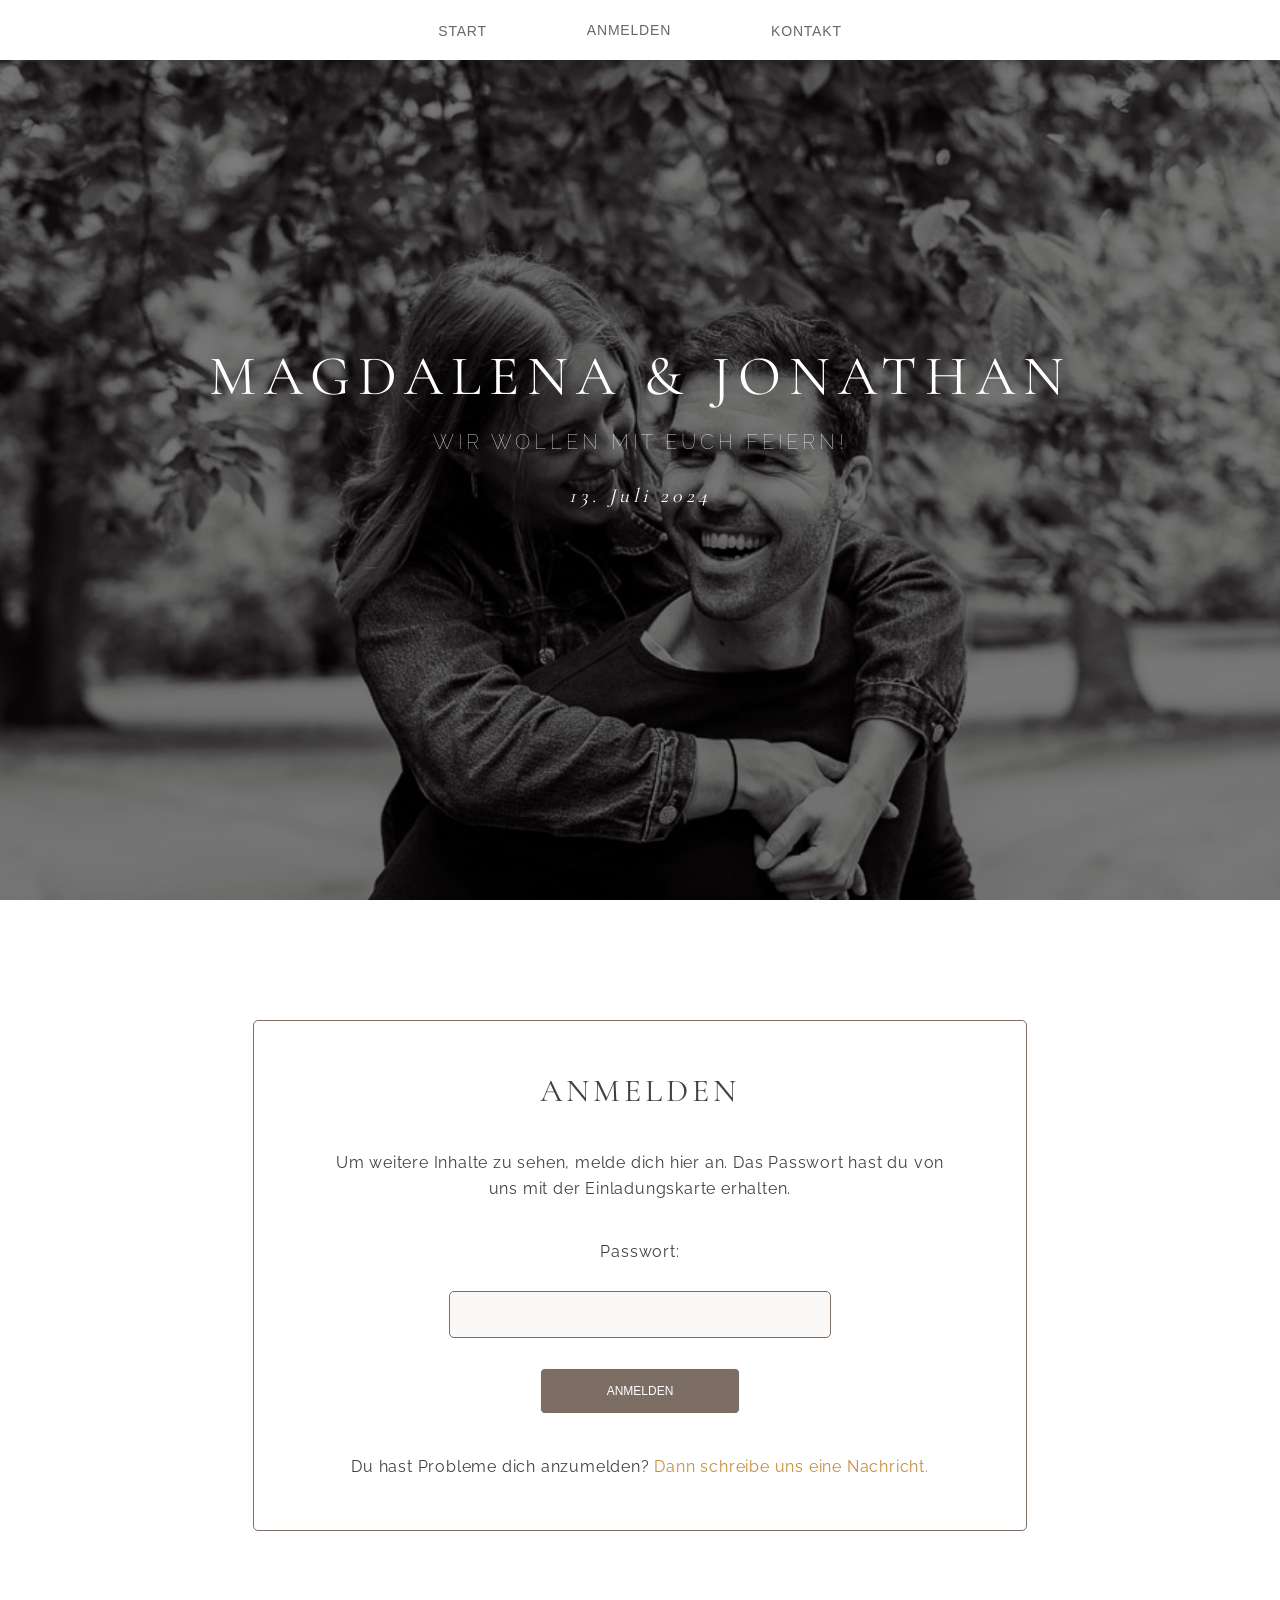
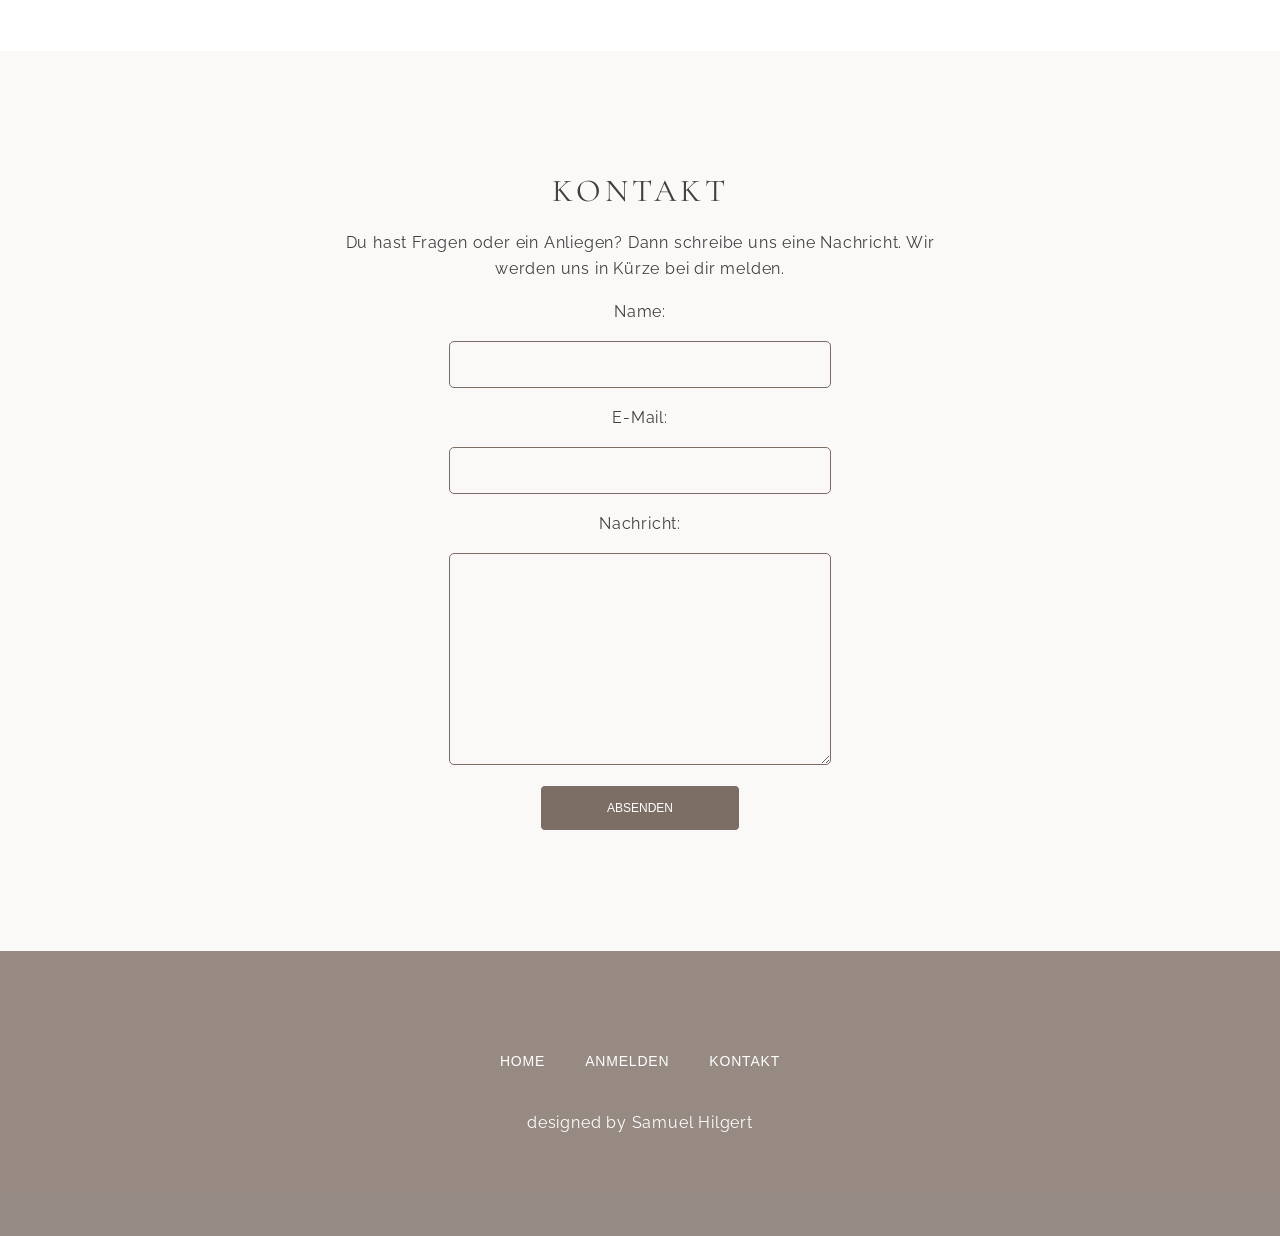
==== index.html @ 9003b262 "first commit" ====
<!DOCTYPE html>
<html lang="de">

<head>
    <meta name="viewport" content="width=device-width, initial-scale=1.0, maximum-scale=1.0">

    <meta charset="UTF-8">
    <title>Lenathans Hochzeit</title>
    <link rel="icon" href="./img/favicon.png" type="image/png">
    <link rel="shortcut icon" href="./img/favicon.png" type="image/png">

    <script src="./js/script.js"></script>

    <link rel="stylesheet" href="./css/standard.css">
    <link rel="stylesheet" href="./css/fonts.css">
    <link rel="stylesheet" href="./css/styles.css">
    <link rel="stylesheet" href="./css/responsive.css">

</head>

<body onload="render()">

    <!-- SECTION AOT -->
    <section class="section-style aot">
        <div class="aot-filter d_c_c_c pad-x">
            <header class="d_f_c_c bg-color-white">
                <div id="burgerIcon" onclick="burgerMenu()">&#x2630;</div>
                <nav id="burgerMenu">
                    <ul class="list-style d_f_c_c nav-topline mobile-nav" id="burgerUl">
                        <li class="homeLink"><a href="./index.html">Start</a></li>
                        <li class="deactivateContentAfterLogin"><a href="#anchor-login">Anmelden</a></li>
                        <li class="activateContentAfterLogin"><a href="#anchor-zusagen">Zusagen</a></li>
                        <li class="activateContentAfterLogin" id="headerLinkAfterLogin"></li>
                        <li class="activateContentAfterLogin"><a href="#sectionHotels">Unterkünfte</a></li>
                        <li><a href="#anchor-contact">Kontakt</a></li>
                        <li class="activateContentAfterLogin"><a onclick="logOut()">Abmelden</a></li>
                    </ul>
                </nav>
              </header>
              <div class="d_c_fe_c">
                <h1>Magdalena & Jonathan</h1>
                <span class="headline">Wir wollen mit euch feiern!</span>
                <span class="second-headline">13. Juli 2024</span>
              </div>
        </div>
    </section>

    <!-- SECTION LOGIN  -->
    <section class="section-style d_c_c_c pad-y pad-x text-center deactivateContentAfterLogin" id="anchor-login">
        <div class="login d_c_c_c gap-40" id="loginHidden">
            <h2>Anmelden</h2>
            <p>Um weitere Inhalte zu sehen, melde dich hier an.
                Das Passwort hast du von uns mit der Einladungskarte erhalten.</p>
            <div id="loginformContent"></div>
            <p>Du hast Probleme dich anzumelden? <a class="a-style" href="#anchor-contact">Dann schreibe uns eine
                    Nachricht.</a></p>
        </div>
    </section>


    <!-- SECTION ZUSAGEN  -->
    <section class="section-style d_c_c_c pad-y pad-x bg-color-v2 activateContentAfterLogin" id="anchor-zusagen">
        <div id="zusageformContent"></div>
    </section>


    <!-- SECTION ABOUT US  -->
    <section class="section-style pad-y pad-x bg-color-v2 activateContentAfterLogin" id="anchor-about-us">
        <div class="about-us-div gap-40 d_c_c_c">
            <div class="about-us-img-div d_f_c_c box-500-500">
                <img class="about-us-img" src="./img/together.png" alt="Das sind wir">
            </div>
            <div class="box-500-500 d_f_c_c">
                <div class="content-box-500-500 d_c_c_c bg-color-white pad-x gap-20 text-center" id="aboutUSText"></div>
            </div>
        </div>
    </section>


    <!-- SECTION LOCATION  -->
    <section class="section-style d_c_c_c pad-y pad-x bg-color-v1 activateContentAfterLogin" id="sectionLocation">
        <div class="d_c_c_c">
            <div class="h2-underline">
                <h2 id="anchor-locations">Locations</h2>
            </div>
        </div>
        <div class="d_f_c_fs gap-100 text-center location-mobile">
            <div class="d_c_c_c gap-20" id="TrauungText"></div>
            <div class="d_c_c_c gap-20" id="FeierText"></div>
        </div>
    </section>

    <!-- SECTION WISHLIST  -->
    <section class="section-style  d_c_c_c pad-y pad-x bg-color-v2 activateContentAfterLogin" id="sectionWishlist">
        <div class="d_c_c_c gap-20" id="wishlistContent"></div>
    </section>


    <!-- SECTION SONSTIGES  -->
    <section class="section-style  d_c_c_c pad-y pad-x bg-color-white activateContentAfterLogin" id="sectionFeier">
        <div class="d_c_c_c gap-20 text-center" id="sonstigesContent"></div>
        <div class="line"></div>
    </section>


    <!-- SECTION ÜBERNACHTUNGEN  -->
    <section class="section-style d_c_c_c pad-y-bottom pad-x bg-color-white activateContentAfterLogin" id="sectionHotels">
        <div class="d_c_c_c gap-20 text-center" id="hotelsContent"></div>
        <div class="line"></div>
    </section>


    <!-- SECTION IMAGE  -->
    <section class="section-style pad-y-bottom pad-x bg-color-white activateContentAfterLogin">
        <div class="section-image-div"></div>
        <div class="space-m">&nbsp;</div>
        <div class="d_f_c_c text-center" id="imageContent"></div>
    </section>


    <!-- SECTION CONTACT  -->
    <section class="section-style">
        <div class="contact pad-y pad-x d_c_c_c text-center bg-color-v2" id="anchor-answerContactForm">
            <h2 id="anchor-contact">Kontakt</h2>
            <div class="space-s">&nbsp;</div>
            <p>Du hast Fragen oder ein Anliegen? Dann schreibe uns eine Nachricht.
                Wir werden uns in Kürze bei dir melden.</p>
            <div class="space-s">&nbsp;</div>
            <div id="contactformContent"></div>
        </div>
    </section>


    <!-- SECTION VIDEO  -->
    <section class="section-style activateContentAfterLogin" id="sectionVideoMobile">
        <div class="d_c_c_fe div-filter" id="videoContent">
        </div>
    </section>


    <!-- Dies ist ein Popup-Fenster für alle Meldungen -->
    <div class="popup-style" id="popupFrame">
        <div class="popup-content-style" id="popupContent">
            <span id="popupCloseButton"><a class="a-style" onclick="closeButtonPopup()">X</a></span>
            <h3 id="popupTitle"></h3>
            <div class="space-s">&nbsp;</div>
            <p id="popupText"></p>
            <div class="gap-20" id="showMoreOption"></div>
        </div>
    </div>

    <!-- FOOTER -->
    <footer class="section-style" id="footerContent">
        <nav class="nav-footer">
            <ul>
                <li class="homeLink"><a href="#">Home</a></li>
                <li class="deactivateContentAfterLogin"><a href="#anchor-login">Anmelden</a></li>
                <li class="activateContentAfterLogin"><a href="#anchor-zusagen">Zusagen</a></li>
                <li class="activateContentAfterLogin" id="footerLinkAfterLogin"></li>
                <li class="activateContentAfterLogin"><a href="#sectionHotels">Unterkünfte</a></li>
                <li><a href="#anchor-contact">Kontakt</a></li>
                <li class="activateContentAfterLogin"><a onclick="logOut()">Abmelden</a></li>
            </ul>
          </nav>
          <div class="page-author d_f_c_c text-center"><p><a class="a-style-alt" href="https://www.samuelhilgert.com" target="_blank">designed by Samuel Hilgert</a></p></div>
    </footer>

    <script>

        /*************   IF USER LOGGED   ***********/

        // Was soll passieren, wenn man grundsätzlich schon angemeldet ist
        if (sessionStorage.getItem('loggedIn') === '%klsajsdkjlkas2993012039!394sjkxma') {
            renderAfterLogin();
            hideElementsAfterLogin();
        }

        /*************   LOGIN FORM AND PHP PARAMETERS   ***********/

        // Auslesen der URL-Parameter
        let urlParams = new URLSearchParams(window.location.search);

        // Entsprechende HTML Tags für Popup Meldungen holen
        let popupTitle = document.getElementById('popupTitle');
        let popupText = document.getElementById('popupText');
        let showMoreOption = document.getElementById('showMoreOption');
        popupTitle.innerHTML = ``;
        popupText.innerHTML = ``;
        showMoreOption.innerHTML = ``;

        // Überprüfen, ob eine Erfolgsmeldung vorhanden ist
        // Was soll passieren, wenn die Efolgsmeldung vorliegt
        if (urlParams.has('success_message')) {
            // Hinzufügen des Schlüssel-Wert-Paars zur sessionStorage
            sessionStorage.setItem('loggedIn', '%klsajsdkjlkas2993012039!394sjkxma');
            popupTitle.innerHTML = `Anmeldung war erfolgreich!`;
            popupText.innerHTML = `Deine Anmeldung war erfolgreich, wir haben dir soeben weitere Inhalte freigeschaltet! :)`;
            showMoreOption.innerHTML = `<a class="btn-light popup-link" href="./index.html">Okay!</a>`;
            displayPopupOneTime();
            backToHome();
        }
        if (urlParams.has('success_mail_message')) {
            popupTitle.innerHTML = `Nachricht erfolgreich gesendet!`;
            popupText.innerHTML = `Deine Nachricht wurde erfolgreich an uns gesendet. Wir werden uns in Kürze bei dir melden. :)`;
            showMoreOption.innerHTML = `<a class="btn-light popup-link" href="./index.html">Okay!</a>`;
            displayPopupOneTime();
            backToHome();
        }
        if (urlParams.has('success_feedback_message')) {
            popupTitle.innerHTML = `Rückmeldung erfolgreich!`;
            popupText.innerHTML = `Deine Rückmeldung wurde erfolgreich an uns gesendet :)`;
            showMoreOption.innerHTML = `<a class="btn-light popup-link" href="./index.html">Okay!</a>`;
            displayPopupOneTime();
            backToHome();
        }

        // Überprüfen, ob ein Fehler vorliegt
        // Was soll passieren, wenn ein Fehler vorliegt
        if (urlParams.has('error_message')) {
            popupTitle.innerHTML = `Anmeldung nicht erfolgreich!`;
            popupText.innerHTML = `Deine Anmeldung war leider nicht erfolgreich. Bitte versuche es gleich nochmal.`;
            showMoreOption.innerHTML = `<a class="btn-light popup-link" href="./index.html">Okay!</a>`;
            displayPopupOneTime();
            backToHome();
        }
        if (urlParams.has('error_mail_message')) {
            popupTitle.innerHTML = `Nachricht nicht erfolgreich gesendet!`;
            popupText.innerHTML = `Deine Nachricht konnte leider nicht an uns gesendet werden. Probiere es gleich nochmal.`;
            showMoreOption.innerHTML = `<a class="btn-light popup-link" href="./index.html">Okay!</a>`;
            displayPopupOneTime();
            backToHome();
        }
        if (urlParams.has('error_feedback_message')) {
            popupTitle.innerHTML = `Rückmeldung nicht erfolgreich!`;
            popupText.innerHTML = `Deine Rückmeldung konnte leider nicht an uns gesendet werden. Probiere es gleich nochmal.`;
            showMoreOption.innerHTML = `<a class="btn-ligh popup-link" href="./index.html">Okay!</a>`;
            displayPopupOneTime();
            backToHome();
        }

    </script>
</body>

</html>
---- css/standard.css ----
* {
    margin: 0;
    scroll-behavior: smooth;
}

.section-style {
    width: 100%;
    box-sizing: border-box;
}

a {
    text-decoration: none;
}

.pad-x {
    padding-right: 80px;
    padding-left: 80px;
}

.pad-y {
    padding-top: 120px;
    padding-bottom: 120px;
}

.pad-y-top {
    padding-top: 120px;
    padding-bottom: 0px;
}

.pad-y-bottom {
    padding-top: 0px;
    padding-bottom: 120px;
}

.space-xs {
    height: 1px;
}

.space-s {
    height: 20px;
}

.space-m {
    height: 50px;
}

.space-l {
    height: 80px;
}

.gap-10 {
    gap: 10px;
}

.gap-20 {
    gap: 20px;
}

.gap-30 {
    gap: 30px;
}

.gap-40 {
    gap: 40px;
}

.gap-80 {
    gap: 80px;
}

.gap-100 {
    gap: 100px;
}

p {
    max-width: 64ch;
    /* Normwert */
}

.text-center {
    text-align: center;
}

.d_f_c_c {
    display: flex;
    justify-content: center;
    align-items: center;
}

.d_f_fs_c {
    display: flex;
    justify-content: flex-start;
    align-items: center;
}

.d_f_fe_c {
    display: flex;
    justify-content: flex-end;
    align-items: center;
}

.d_f_c_fs {
    display: flex;
    justify-content: center;
    align-items: flex-start;
}


.d_c_c_c {
    display: flex;
    flex-direction: column;
    justify-content: center;
    align-items: center;
}

.d_c_fs_c {
    display: flex;
    flex-direction: column;
    justify-content: flex-start;
    align-items: center;
}

.d_c_c_fs {
    display: flex;
    flex-direction: column;
    justify-content: center;
    align-items: flex-start;
}

.d_c_fe_c {
    display: flex;
    flex-direction: column;
    justify-content: flex-end;
    align-items: center;
}

.d_c_c_fe {
    display: flex;
    flex-direction: column;
    justify-content: center;
    align-items: flex-end;
}

.bg-color-white {
    background-color: white;
}

.div-filter {
    filter: brightness(60%);
    width:100%;
    box-sizing: border-box;
}

.list-style {
    list-style: none;
    padding-inline-start: 0;
    margin-block-start: 0;
    margin-block-end: 0;
}

/**** ELEMENTE ****/

/* heller Button */

.btn-light {
    background-color: rgb(251, 249, 248);
    border: 1px solid rgb(124, 109, 101);
    color: rgb(64, 64, 64);
    border-radius: 5px;
    font-size: 12px;
    text-transform: uppercase;
    text-decoration: none;
    text-align: center;
    padding: 15px 0;
    cursor: pointer;
    width: 250px;
}

.btn-light:visited {
    background-color: rgb(251, 249, 248);
    border: 1px solid rgb(124, 109, 101);
    color: rgb(64, 64, 64);
}

.btn-light:hover {
    background-color: rgb(124, 109, 101);
    border: 1px solid rgb(251, 249, 248);
    color: white;
}

/* dunkler Button */

.btn-dark {
    background-color: rgb(124, 109, 101);
    border: 1px solid rgb(251, 249, 248);
    color: white;
    border-radius: 5px;
    font-size: 12px;
    text-transform: uppercase;
    text-decoration: none;
    text-align: center;
    padding: 15px 0;
    cursor: pointer;
    width: 200px;
}

.btn-dark:visited {
    background-color: rgb(124, 109, 101);
    border: 1px solid rgb(251, 249, 248);
    color: white;
}

.btn-dark:hover {
    background-color: rgb(251, 249, 248);
    border: 1px solid rgb(124, 109, 101);
    color: rgb(64, 64, 64);
}

/* heller Button (klein) */

.btn-small-light {
    background-color: rgb(251, 249, 248);
    border: 1px solid rgb(124, 109, 101);
    color: rgb(64, 64, 64);
    border-radius: 5px;
    font-size: 12px;
    text-transform: uppercase;
    text-decoration: none;
    text-align: center;
    padding: 15px 0;
    cursor: pointer;
    width: 100px;
}

.btn-small-light:visited {
    background-color: rgb(251, 249, 248);
    border: 1px solid rgb(124, 109, 101);
    color: rgb(64, 64, 64);
}

.btn-small-light:hover {
    background-color: rgb(124, 109, 101);
    border: 1px solid rgb(251, 249, 248);
    color: white;
}

/* helles Inputfield */

.input-light {
    background-color: rgb(251, 249, 248);
    border: 1px solid rgb(124, 109, 101);
    border-radius: 5px;
    padding: 15px 0;
    width: 380px;
    text-align: center;
}

/* helles Inputfield (klein) */

.input-small-light {
    background-color: rgb(251, 249, 248);
    border: 1px solid rgb(124, 109, 101);
    border-radius: 5px;
    padding: 15px 0;
    width: 65px;
    text-align: center;
}

/* helles Textfeld */

.textarea-light {
    background-color: rgb(251, 249, 248);
    border: 1px solid rgb(124, 109, 101);
    border-radius: 5px;
    padding: 15px 0;
    width: 380px;
    height:180px;
    text-align: center;
}


/* dunkle Trennlinie */
.line {
    height: 2px;
    background-color: rgba(145, 145, 145);
    margin-top:130px;
    width:100%;
    box-sizing: border-box;
}
---- css/fonts.css ----
@font-face {
    font-family: 'Cormorant-Garamond-regular';
    src: url('../fonts/Cormorant_Garamond/CormorantGaramond-Regular.ttf') format('truetype');
}

@font-face {
    font-family: 'Raleway';
    src: url('../fonts/Raleway/Raleway-VariableFont_wght.ttf') format('truetype');
}

@font-face {
    font-family: 'Raleway-italic';
    src: url('../fonts/Raleway/Raleway-Italic-VariableFont_wght.ttf') format('truetype');
}

body {
    font-family: "Raleway", sans-serif;
    font-weight: 100;
    font-style: normal;
    letter-spacing: 0.8px;
    font-size: 16px;
    font-weight: normal;
    color: rgb(64, 64, 64);
    line-height: normal;
}

.headline {
    font-family: "Raleway", sans-serif;
    font-weight: 100;
    font-style: normal;
    text-transform: uppercase;
    letter-spacing: 4px;
    font-size: 20px;
    color: white;
    margin-top: 20px;
    margin-bottom: 10px;
    text-align: center;
}

.second-headline {
    font-family: "Cormorant-Garamond-regular", serif;
    font-weight: 300;
    font-style: italic;
    letter-spacing: 4px;
    font-size: 20px;
    margin-top: 20px;
    margin-bottom: 50px;
    color: white;
    text-align: center;
}

h1 {
    font-family: "Cormorant-Garamond-regular", serif;
    font-weight: 300;
    font-style: normal;
    letter-spacing: 8px;
    font-size: 56px;
    margin: 0;
    text-transform: uppercase;
    color: white;
    text-align: center;
}

h2 {
    color: rgb(64, 64, 64);
    font-family: "Cormorant-Garamond-regular", serif;
    font-weight: 100;
    font-style: normal;
    letter-spacing: 4px;
    margin: 0;
    font-size: 32px;
    text-transform: uppercase;
    hyphens: auto;
    word-wrap: break-word; 
}

.h2-underline {
    padding-bottom: 7px;
    border-bottom: 1px solid rgb(64, 64, 64);
}

h3 {
    color: rgb(64, 64, 64);
    font-family: "Raleway", serif;
    font-weight: 300;
    font-style: normal;
    letter-spacing: 4px;
    font-size: 24px;
    margin: 0;
    text-transform: uppercase;
    hyphens: auto;
    word-wrap: break-word; 
}

p {
    line-height:26px;
}

.a-style {
    font-weight: normal;
    cursor: pointer;
    color: rgb(201, 139, 59)
        /* color: rgba(124,109,101, 0.8); */
}

.a-style:visited {
    font-weight: normal;
    color: rgb(201, 139, 59);
}

.a-style:hover {
    font-weight: normal;
    color: rgb(221, 202, 176);
    text-decoration: underline;
}

.a-style-alt {
    font-weight: normal;
    color:white;
}

.a-style-alt:visited {
    font-weight: normal;
    color:white;
}

.a-style-alt:hover {
    font-weight: normal;
    color: rgb(221, 202, 176);
    text-decoration: underline;
}
---- css/styles.css ----
/* HEADER */
header {
    top: 0;
    left: 0;
    right: 0;
    height: 60px;
    position: absolute;
}

.nav-topline {
    gap: 100px;
}

.nav-topline a {
    font-family: 'Cormorant-Garamond', sans-serif;
    font-weight: lighter;
    text-transform: uppercase;
    font-size: 14px;
    white-space: nowrap;
    color: rgb(103, 103, 103);
    cursor: pointer;
}

.nav-topline a:visited {
    color: rgb(103, 103, 103);
}

.nav-topline a:hover {
    color: rgb(201, 139, 59);
}

#burgerIcon {
    display: none;
}

/* FOOTER */

footer {
    background-color: rgba(124, 109, 101, 0.8);
    padding: 100px 80px;
    margin: 0;
    width: 100%;
    box-sizing: border-box;
}

.nav-footer ul {
    display: flex;
    justify-content: center;
    align-items: center;
    list-style: none;
    gap: 40px;
    padding-inline-start: 0;
}

.nav-footer a {
    font-family: 'Cormorant-Garamond', sans-serif;
    font-weight: lighter;
    text-transform: uppercase;
    text-decoration: none;
    color: white;
    font-size: 14px;
    cursor: pointer;
}

.nav-footer a:visited {
    color: white;
}

.nav-footer a:hover {
    text-transform: uppercase;
    color: rgb(221, 202, 176);
    text-decoration: underline;
}

.page-author {
    margin-top: 40px;
    color: white;
}

/* SECTION BACKGROUND STYLES */
.bg-color-v2 {
    background-color: rgb(251, 249, 248);
}

.bg-color-v1 {
    background-color: rgb(237, 232, 230);
}


/**** SECTIONS *+***/
/**** AOT *+***/
.aot {
    background: url('../img/aot.jpg');
    background-size: cover;
    background-position: center;
    background-position-y: 100%;
    height: 100vh;
    width: 100%;
    box-sizing: border-box;
}

.aot-filter {
    position: absolute;
    top: 0;
    left: 0;
    width: 100%;
    box-sizing: border-box;
    height: 100vh;
    background-color: rgba(0, 0, 0, 0.5);
}


/* SECTION HEADER (AUSGELAGERT) */


/* SECTION LOGIN */
.login {
    border: 1px solid rgb(124, 109, 101);
    width: 60%;
    padding: 50px;
    border-radius: 5px;
}


/* SECTION ZUSAGEN */


/* SECTION LOCATION */
.googleMaps {
    text-align: left;
    margin: 0;
    padding: 0;
    height: 450px;
    width: 98%;
    border: 0;
}

/* SECTION ABOUT US */

.about-us-div {
    padding: 0 80px;
    width: 100%;
    box-sizing: border-box;
}

.box-500-500 {
    height: auto;
    padding: 0;
    width: 100%;
    box-sizing: border-box;
}

.content-box-500-500 {
    padding: 40px 15px;
    width: 80%;
    height: auto;
    box-sizing: border-box;
}

.about-us-img-div {
    width: 100%;
    box-sizing: border-box;
}

.about-us-img {
    object-fit: cover;
    width: 80%;
    max-width: 100%;
    /* Begrenzt die Breite auf 100% des Elternelements */
    box-sizing: border-box;
    height: auto;
}


/* SECTION WISHLIST */

.wish-icon {
    font-size: 30px;
    cursor: pointer;
}

/* SECTION SONSTIGES */


/* SECTION IMGAGE DIV */
.section-image-div {
    background: url('../img/wedding.JPG');
    width: 100%;
    box-sizing: border-box;
    height: 450px;
    object-fit: cover;
    background-position-y: 25%;
    background-repeat: no-repeat;
    background-position: center;
}


/* SECTION CONTACT */

/* SECTION VIDEO */
.video-home {
    width: 100%;
    box-sizing: border-box;
    height: 600px;
    object-fit: cover;
}


/* POPUP */
.popup-style {
    position: fixed;
    top: 0;
    left: 0;
    width: 100%;
    box-sizing: border-box;
    /* Mit width und height wird die Größe des Filters über dem Bildschirm bestimmt */
    height: 100vh;
    background-color: rgba(0, 0, 0, 0.7);
}

.popup-content-style {
    position: absolute;
    top: 50vh;
    left: 50%;
    transform: translate(-50%, -50%);
    /* transform wird oft verwendet, um ein Element in der Mitte eines anderen Elements zu zentrieren. Hier ist, was es macht: */
    background-color: rgb(251, 249, 248);
    padding: 40px;
    border-radius: 10px;
    display: flex;
    flex-direction: column;
    justify-content: center;
    align-items: center;
}

.popup-content-style h3 {
    margin-top: 50px;
    margin-bottom: 30px;
    padding: 0 40px;
    text-align: center;
}

.popup-content-style p {
    margin: 0;
    margin-bottom: 50px;
    text-align: center;
    line-height: 40px;
}

#popupCloseButton a {
    color: rgb(64, 64, 64);
    cursor: pointer;
}

.popup-link {
    padding: 15px;
}

#showMoreOption {
    text-align: center;
}

/* ACTIVATE CONTENT */
#popupFrame {
    display: none;
}

#showAskIfUber {
    display: none;
}

#activatedByNeedDriver {
    display: none;
}

#activatedByDontNeedDrive {
    display: none;
}

#activatedByGiveSeats {
    display: none;
}

#activatedByComeAsWell {
    display: none;
}

#activatedByCanNotEatAll {
    display: none;
}

#messageForComeNotComeDiv {
    display: none;
}

.activateContentAfterLogin {
    display: none;
}

.deactivateContentAfterLogin {
    display: flex;
}
---- css/responsive.css ----
/* Diese Bildschirmbreiten sind Normwerte */
@media screen and (max-width: 1024px) {
    /* Normwert */
}

@media screen and (max-width: 1000px) {
    .homeLink {
        display:none;
    }
}

@media screen and (max-width: 880px) {
    .nav-topline {
        gap: 70px;
    }

    h1 {
        font-size: 36px;
    }
    
    h2 {
        font-size: 24px;
    }
    
    h3 {
        font-size: 20px;
    }

    .pad-x {
        padding-right: 60px;
        padding-left: 60px;
    }

    .about-us-div {
        padding:0;
        }

    .location-mobile {
        display: flex;
        flex-direction: column;
        justify-content: center;
        align-items: center;
        text-align: center;
        gap: 20px;
    }

    .input-light {
        width: 380px;
    }

    .input-dark {
        width: 380px;
    }

    .textarea-light {
        width: 380px;
    }

    .textarea-dark {
        width: 380px;
    }


    .section-about-us-container {
        display: flex;
        flex-direction: column;
    }

    .about-us-content-box-right {
        display: flex;
        flex-direction: column;
    }
}

@media screen and (max-width: 777px) {
.mobile-nav {
gap:50px;
}
}


@media screen and (max-width: 680px) {
    /* Normwert */

    .mobile-d_c_c_c {
        display: flex;
        flex-direction: column;
        justify-content: center;
        align-items: center;
    }

    #burgerIcon {
        display: block;
        cursor: pointer;
        text-align: center;
        font-size: 35px;
      }
    
      #burgerMenu {
        display:none;
        background-color: white;
        position:absolute;
        flex-direction: column;
        justify-content: center;
        align-items: center;
        width: 300px;
        border-radius: 0 0 5px 5px;
        padding: 20px;
        z-index: 999;
        top:0;
        margin-top:60px;
      }
    
      #burgerUl {
        display:none;
        flex-direction: column;
        justify-content: flex-start;
        align-items: center;
        gap:30px;
        padding:20px;
      }
      
    .pad-x {
        padding-right: 40px;
        padding-left: 40px;
    }

    .input-light {
        width: 300px;
    }

    .input-dark {
        width: 300px;
    }

    .textarea-light {
        width: 300px;
    }

    .textarea-dark {
        width: 300px;
    }

    .nav-footer {
        gap:0;
    }

    .nav-footer ul {
        display: flex;
        flex-direction: column;
        justify-content: center;
        align-items: center;
    }
}

@media screen and (max-width: 580px) {

}

@media screen and (max-width: 500px) {
    .input-light {
        width: 260px;
    }

    .input-dark {
        width: 260px;
    }

    .textarea-light {
        width: 260px;
    }

    .textarea-dark {
        width: 260px;
    }

    .btn-light {
        width: 260px;
    }

    .popup-content-style {
    padding: 40px 20px;
    }
}

@media screen and (max-width: 400px) {
    #sectionVideoMobile {
        display: none;
    }

    .div-filter {
        display: none;
    }

    #footer-video {
        display: none;
    }

    .pad-x {
        padding-right: 15px;
        padding-left: 15px;
    }

    .input-light {
        width: 220px;
    }

    .input-dark {
        width: 220px;
    }

    .textarea-light {
        width: 220px;
    }

    .textarea-dark {
        width: 220px;
    }

    .btn-light {
        width: 220px;
    }
}

@media screen and (max-width: 320px) {
    /* Normwert */
    .pad-x {
        padding-right: 10px;
        padding-left: 10px;
    }

    .input-light {
        width: 200px;
    }

    .btn-light {
        width: 200px;
    }
}
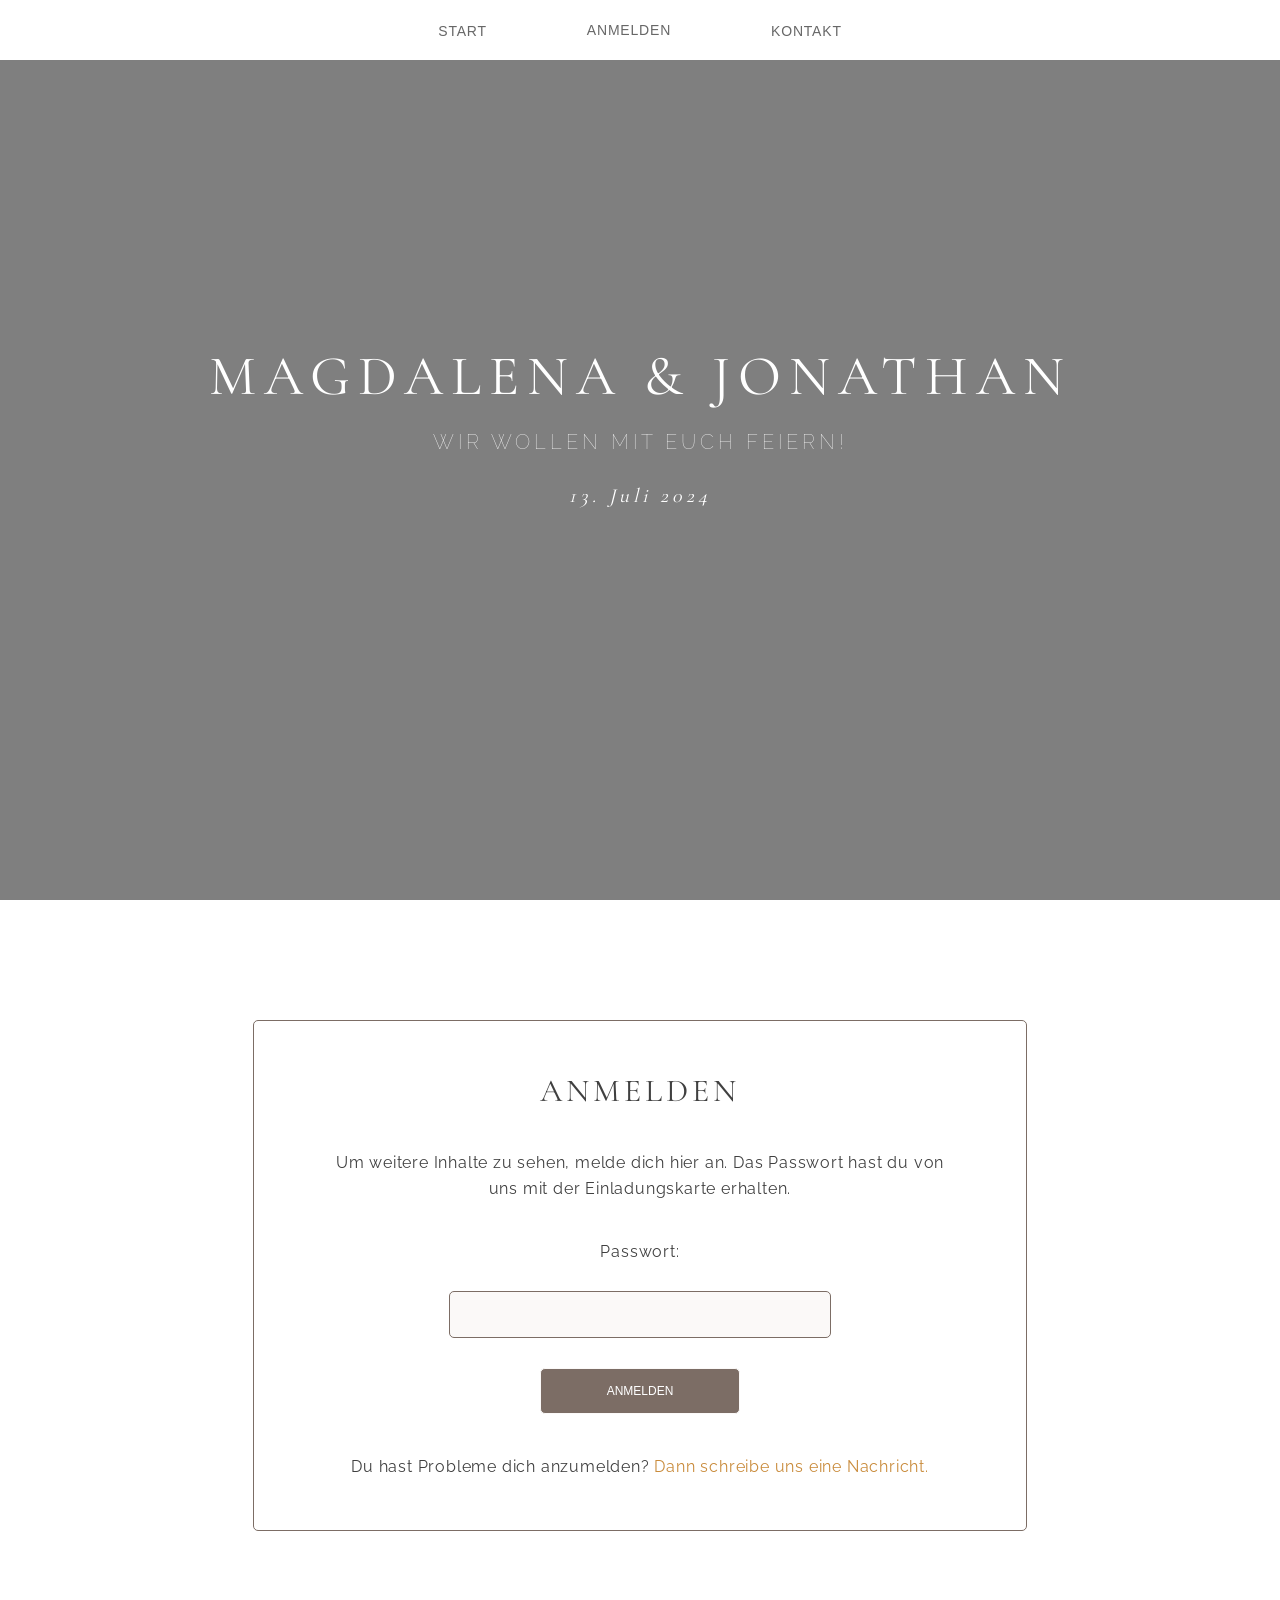
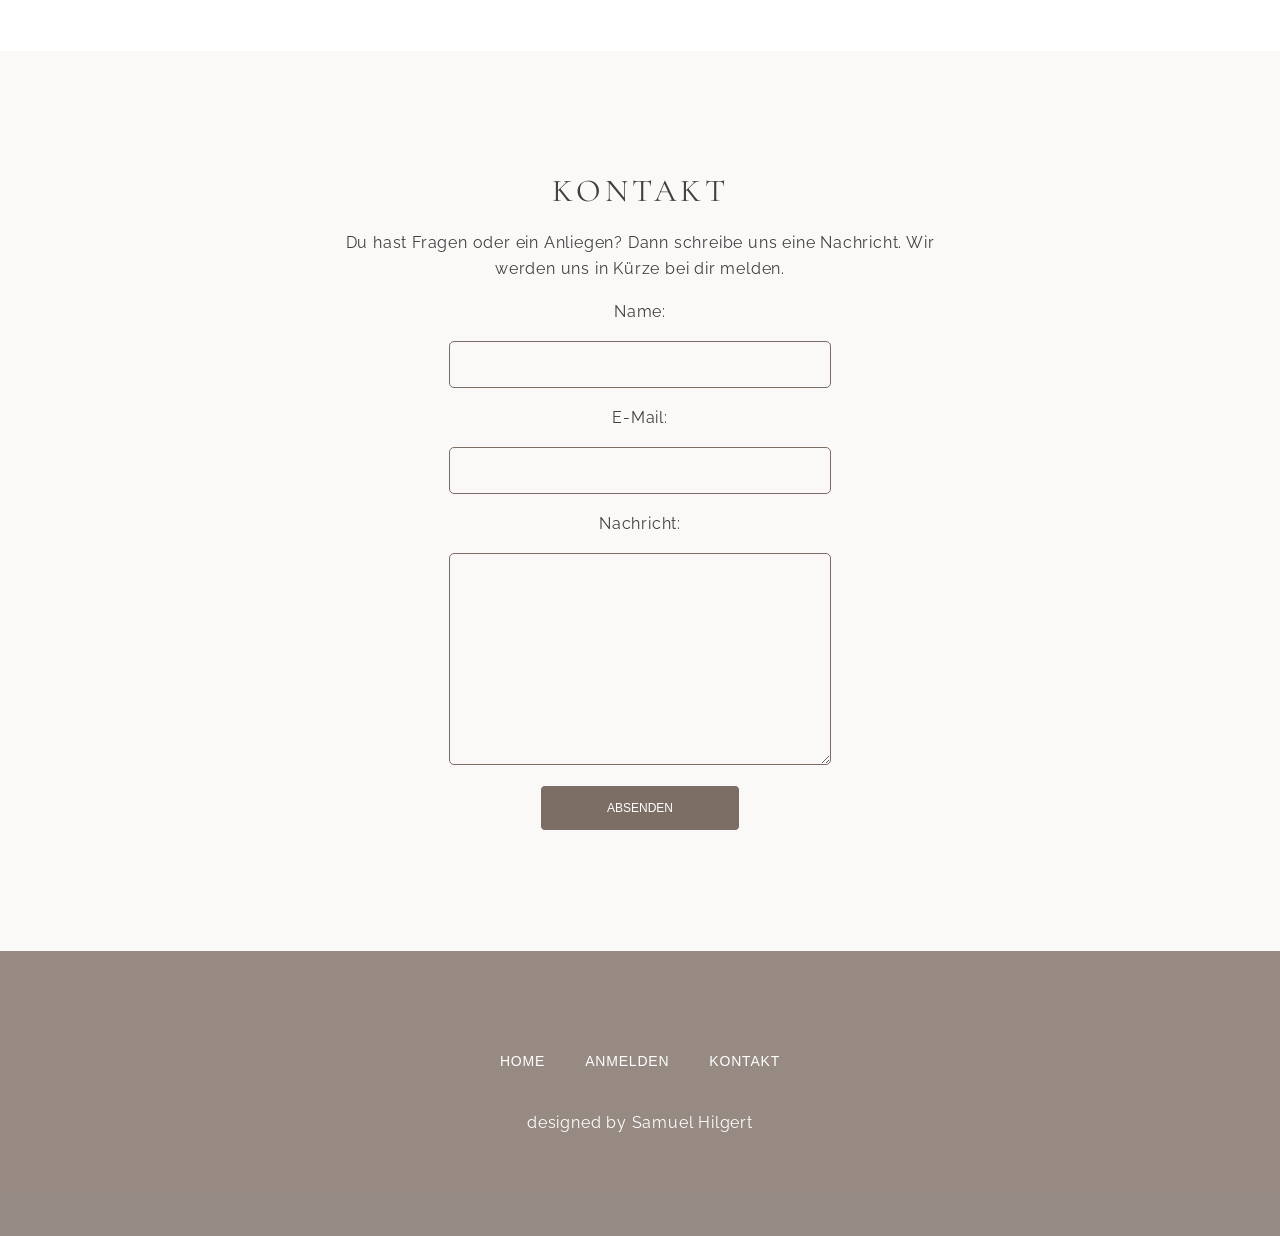
==== commit b8fe9950: "last update" ====
--- a/index.html
+++ b/index.html
@@ -45,6 +45,11 @@
         </div>
     </section>
 
+    <section class="section-style d_c_c_c pad-y pad-x bg-color-v2 activateContentAfterLogin" >
+        <a href="./galerie.html" target="_blank">Hier geht es zu den Hochzeitsfotos</a>
+    </section>
+
+
     <!-- SECTION LOGIN  -->
     <section class="section-style d_c_c_c pad-y pad-x text-center deactivateContentAfterLogin" id="anchor-login">
         <div class="login d_c_c_c gap-40" id="loginHidden">
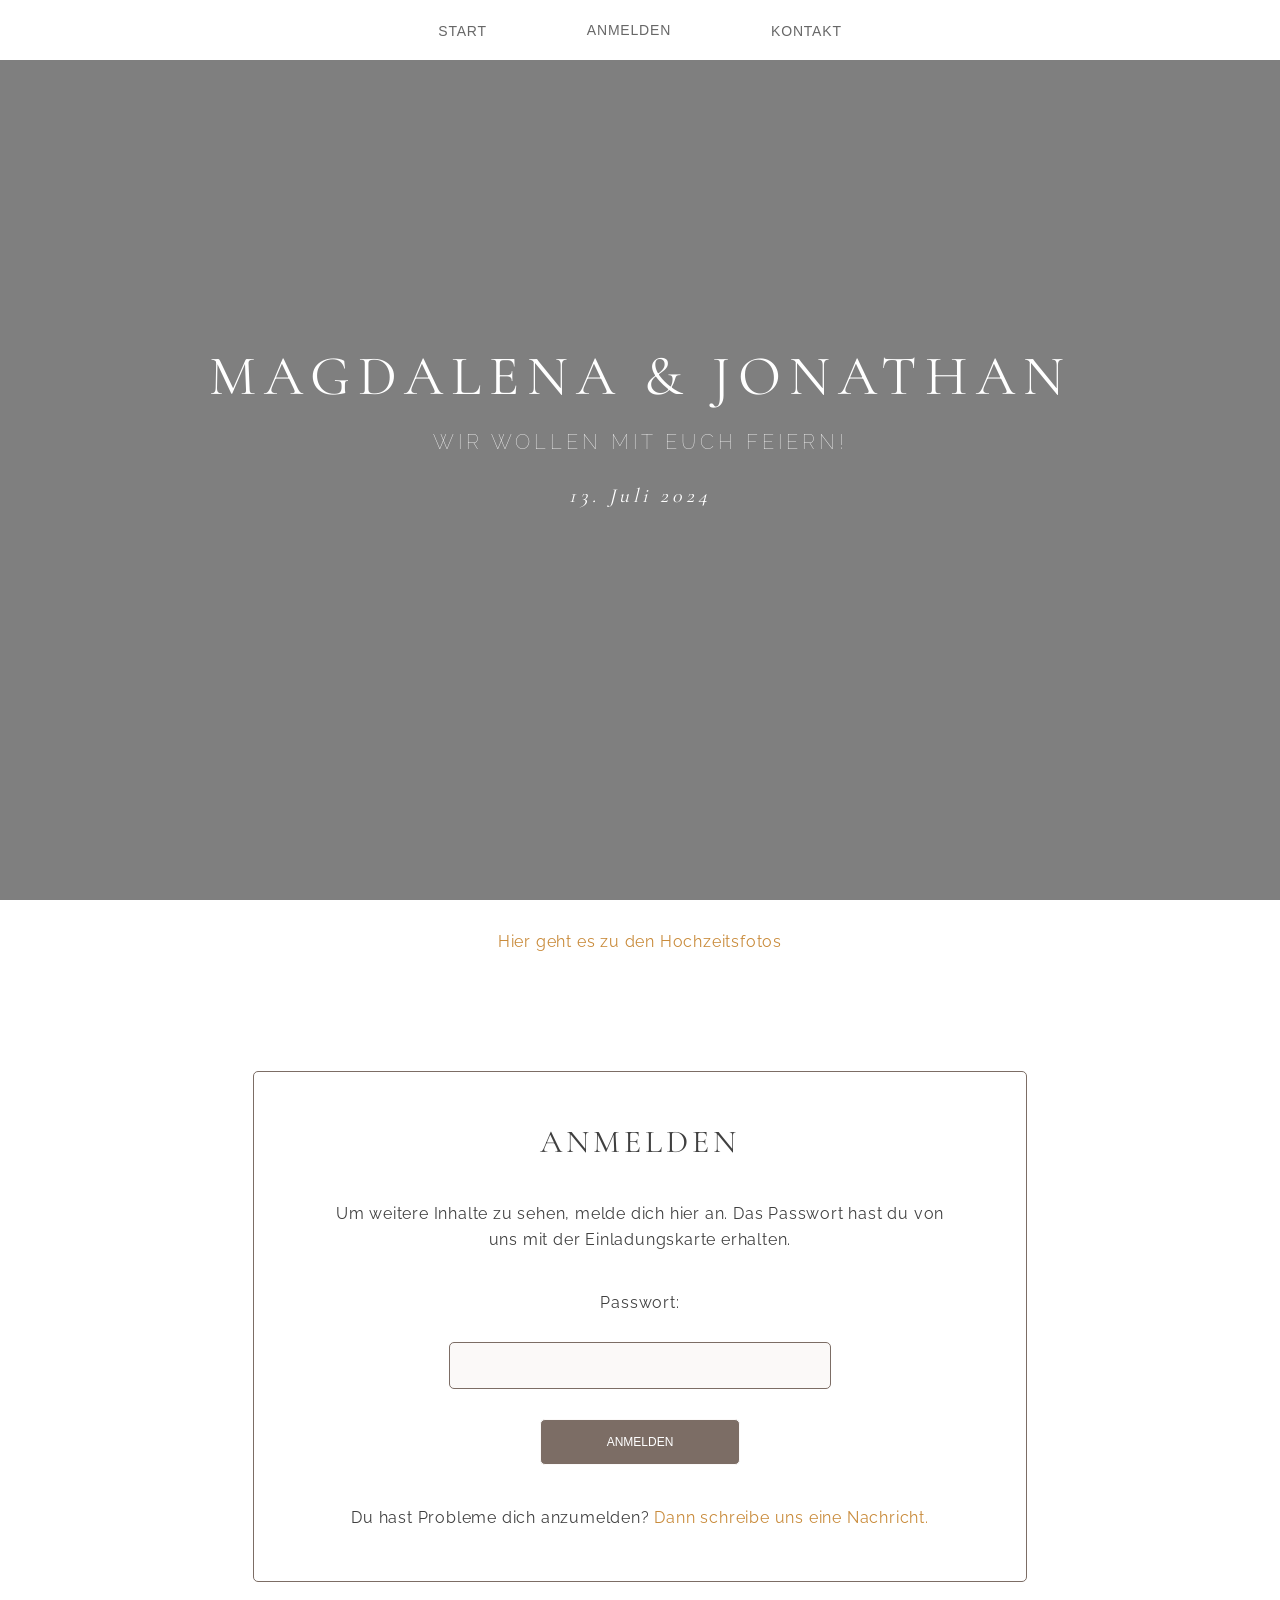
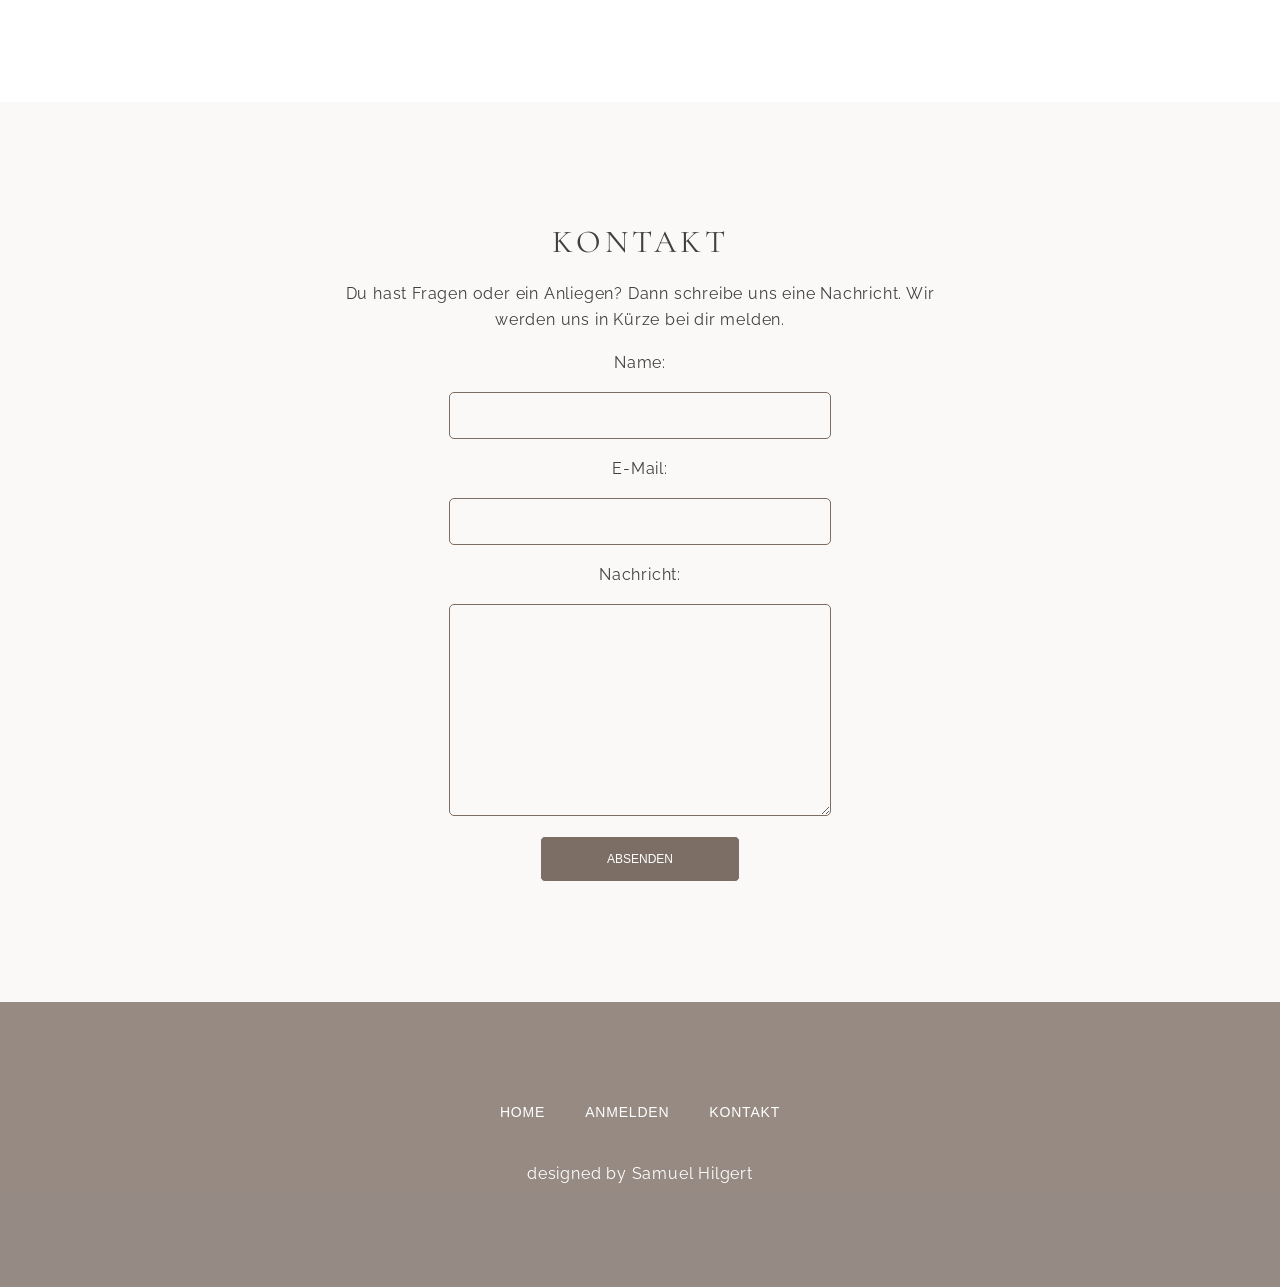
==== commit b770a62c: "really last update" ====
--- a/index.html
+++ b/index.html
@@ -45,10 +45,12 @@
         </div>
     </section>
 
-    <section class="section-style d_c_c_c pad-y pad-x bg-color-v2 activateContentAfterLogin" >
-        <a href="./galerie.html" target="_blank">Hier geht es zu den Hochzeitsfotos</a>
-    </section>
-
+    <!-- SECTION LINK GALERY -->
+    <section class="section-style d_f_c_c pad-x " id="galeryLinkStart">
+        <a class="a-style" href="./galerie.html" target="_blank">Hier geht es zu den Hochzeitsfotos</a>
+    </section>
+
+    <!-- activateContentAfterLogin -->
 
     <!-- SECTION LOGIN  -->
     <section class="section-style d_c_c_c pad-y pad-x text-center deactivateContentAfterLogin" id="anchor-login">
--- a/css/styles.css
+++ b/css/styles.css
@@ -107,6 +107,12 @@
     box-sizing: border-box;
     height: 100vh;
     background-color: rgba(0, 0, 0, 0.5);
+}
+
+/**** LINK GALERY START *+***/
+#galeryLinkStart {
+padding-top:32px;
+color:black;
 }
 
 
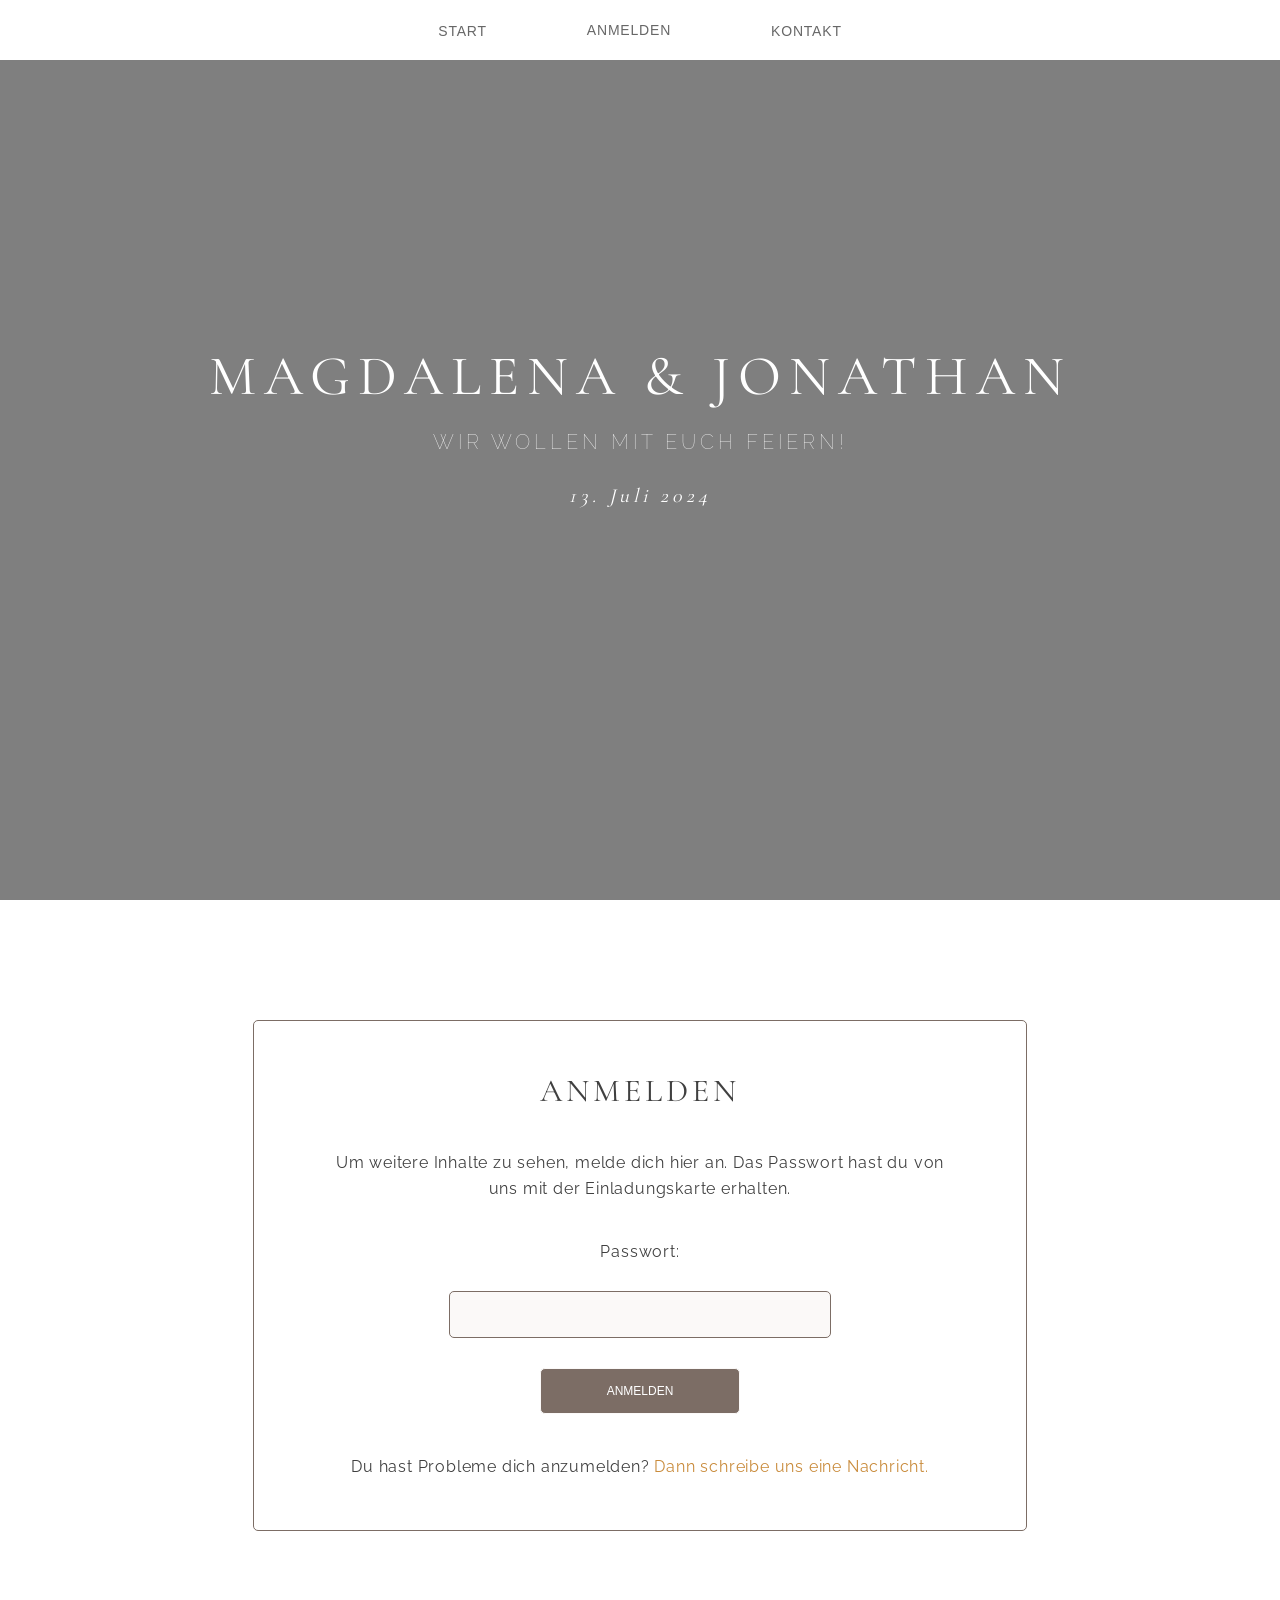
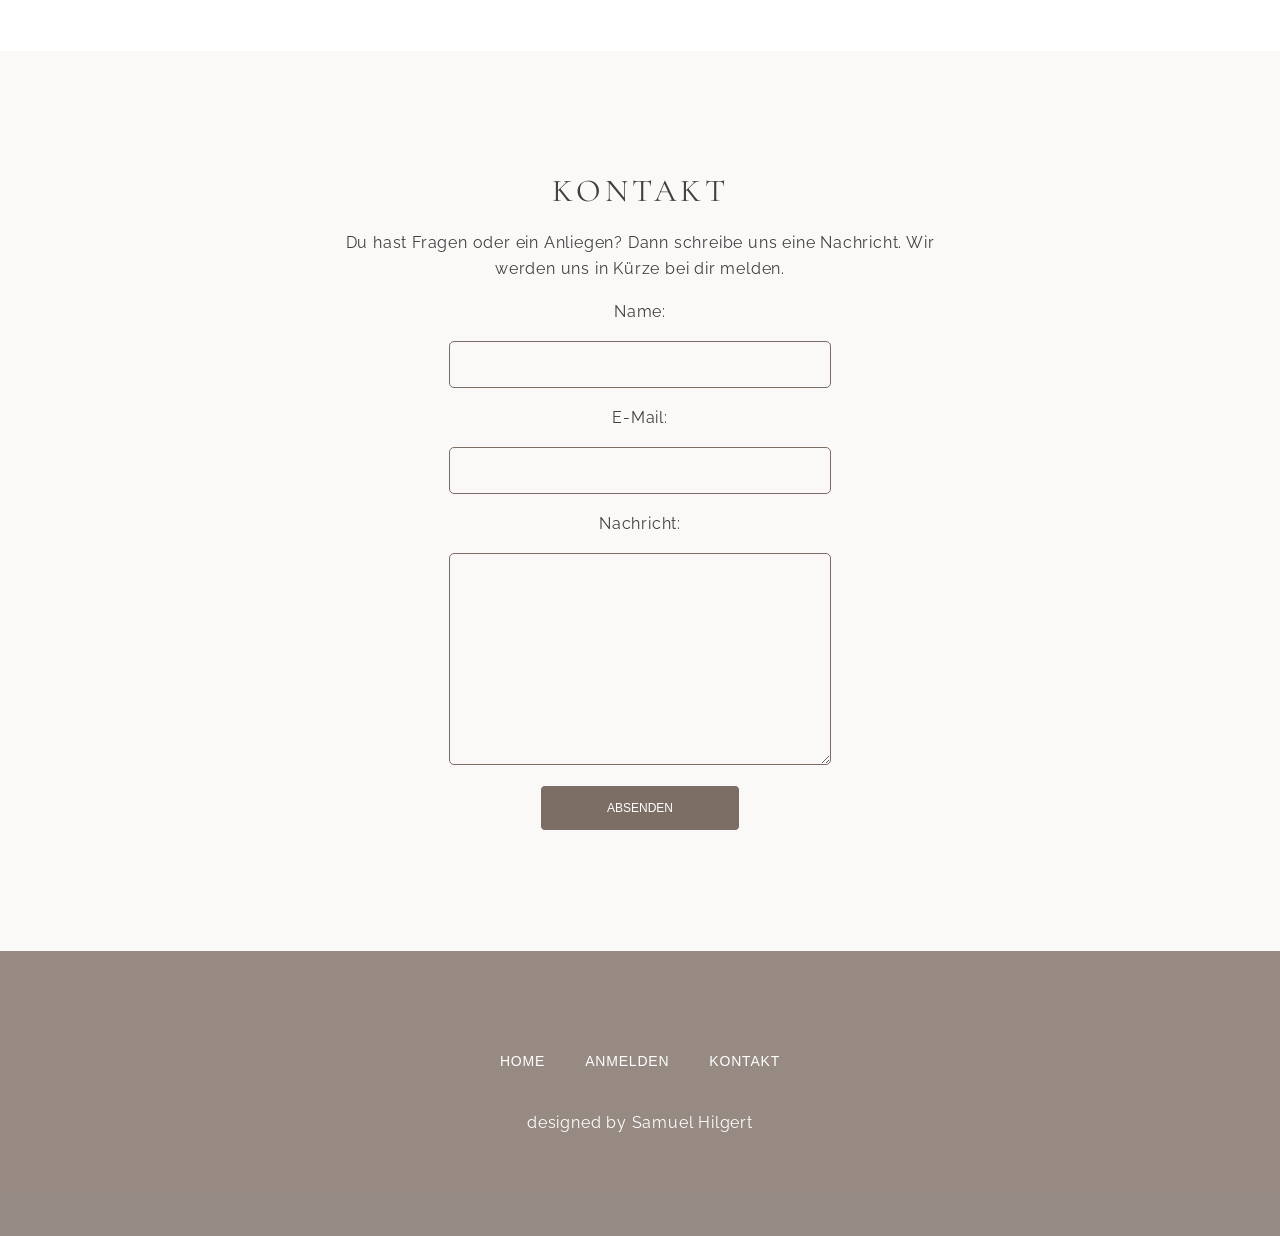
==== commit ca7e9cd4: "last udpate" ====
--- a/index.html
+++ b/index.html
@@ -44,13 +44,13 @@
               </div>
         </div>
     </section>
+    
 
     <!-- SECTION LINK GALERY -->
-    <section class="section-style d_f_c_c pad-x " id="galeryLinkStart">
+    <section class="section-style d_f_c_c pad-x activateContentAfterLogin" id="galeryLinkStart">
         <a class="a-style" href="./galerie.html" target="_blank">Hier geht es zu den Hochzeitsfotos</a>
     </section>
 
-    <!-- activateContentAfterLogin -->
 
     <!-- SECTION LOGIN  -->
     <section class="section-style d_c_c_c pad-y pad-x text-center deactivateContentAfterLogin" id="anchor-login">
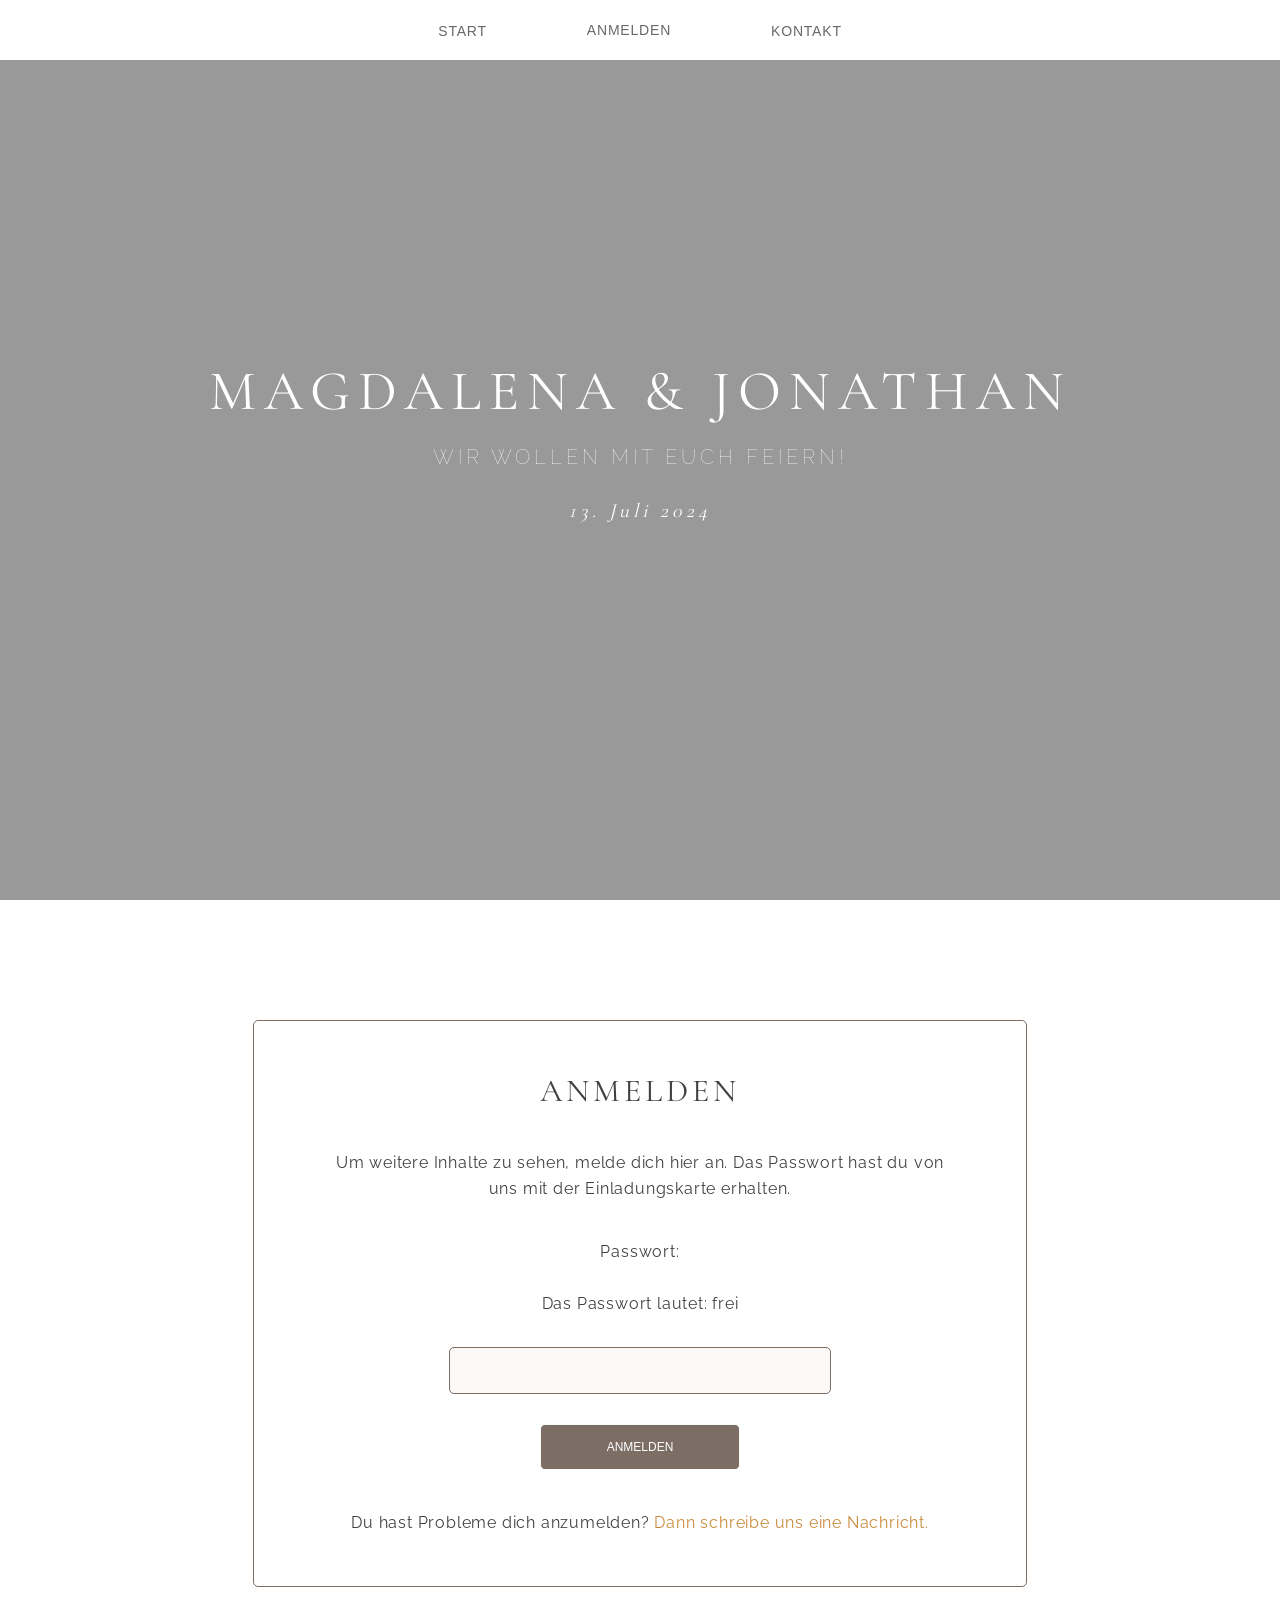
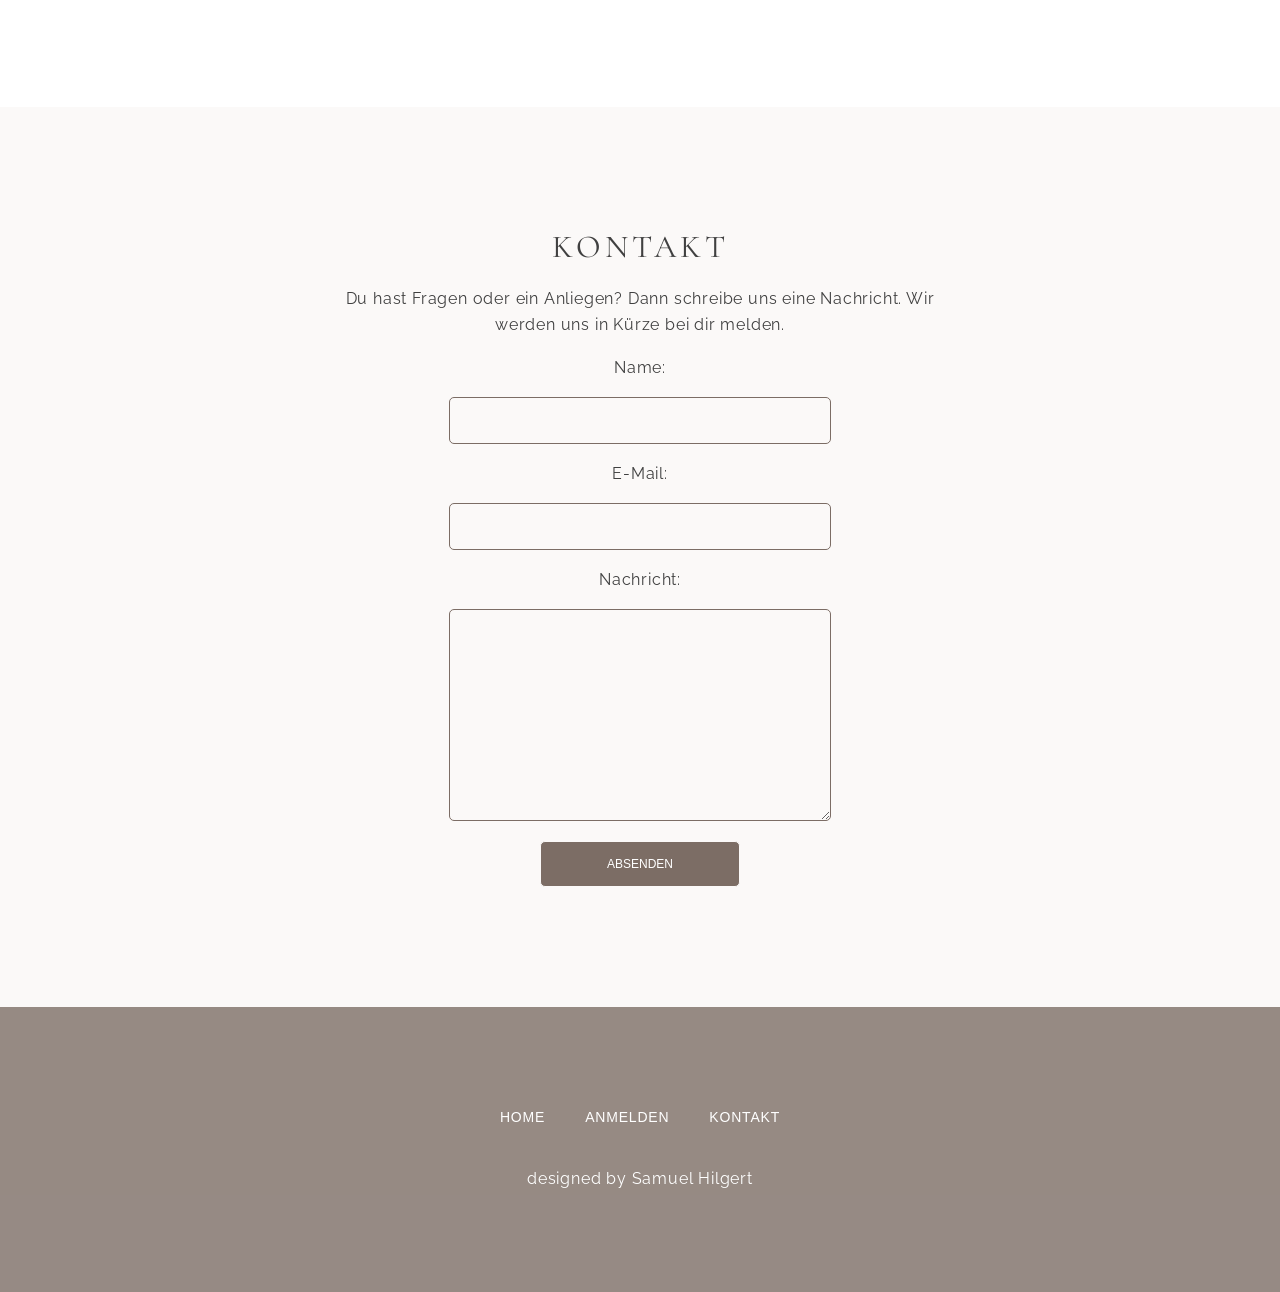
==== commit 907c135c: "updates" ====
--- a/index.html
+++ b/index.html
@@ -44,13 +44,13 @@
               </div>
         </div>
     </section>
-    
+
 
     <!-- SECTION LINK GALERY -->
-    <section class="section-style d_f_c_c pad-x activateContentAfterLogin" id="galeryLinkStart">
-        <a class="a-style" href="./galerie.html" target="_blank">Hier geht es zu den Hochzeitsfotos</a>
-    </section>
-
+    <!-- Bei Bedarf wieder hinzufügen -->
+    <!-- <section class="section-style d_f_c_c pad-x activateContentAfterLogin bg-color-v2" id="galeryLinkStart">
+        <a class="a-style" href="./galerie.html">Hier geht es zu den Hochzeitsfotos</a>
+    </section> -->
 
     <!-- SECTION LOGIN  -->
     <section class="section-style d_c_c_c pad-y pad-x text-center deactivateContentAfterLogin" id="anchor-login">
@@ -75,7 +75,7 @@
     <section class="section-style pad-y pad-x bg-color-v2 activateContentAfterLogin" id="anchor-about-us">
         <div class="about-us-div gap-40 d_c_c_c">
             <div class="about-us-img-div d_f_c_c box-500-500">
-                <img class="about-us-img" src="./img/together.png" alt="Das sind wir">
+                <img class="about-us-img" src="./img/together.jpg" alt="Das sind wir">
             </div>
             <div class="box-500-500 d_f_c_c">
                 <div class="content-box-500-500 d_c_c_c bg-color-white pad-x gap-20 text-center" id="aboutUSText"></div>
@@ -139,10 +139,10 @@
 
 
     <!-- SECTION VIDEO  -->
-    <section class="section-style activateContentAfterLogin" id="sectionVideoMobile">
+    <!-- <section class="section-style activateContentAfterLogin" id="sectionVideoMobile">
         <div class="d_c_c_fe div-filter" id="videoContent">
         </div>
-    </section>
+    </section> -->
 
 
     <!-- Dies ist ein Popup-Fenster für alle Meldungen -->
--- a/css/fonts.css
+++ b/css/fonts.css
@@ -45,7 +45,7 @@
     letter-spacing: 4px;
     font-size: 20px;
     margin-top: 20px;
-    margin-bottom: 50px;
+    margin-bottom: 20px;
     color: white;
     text-align: center;
 }
--- a/css/styles.css
+++ b/css/styles.css
@@ -106,13 +106,14 @@
     width: 100%;
     box-sizing: border-box;
     height: 100vh;
-    background-color: rgba(0, 0, 0, 0.5);
+    background-color: rgba(0, 0, 0, 0.4);
 }
 
 /**** LINK GALERY START *+***/
 #galeryLinkStart {
 padding-top:32px;
 color:black;
+text-align: center;
 }
 
 
@@ -190,16 +191,15 @@
 
 /* SECTION IMGAGE DIV */
 .section-image-div {
-    background: url('../img/wedding.JPG');
-    width: 100%;
-    box-sizing: border-box;
-    height: 450px;
+    background: url('../img/wedding.jpg');
+    width: 100%;
+    box-sizing: border-box;
+    height: 500px;
     object-fit: cover;
-    background-position-y: 25%;
     background-repeat: no-repeat;
-    background-position: center;
-}
-
+    background-position: top;
+    background-position-y: 10%;
+}
 
 /* SECTION CONTACT */
 
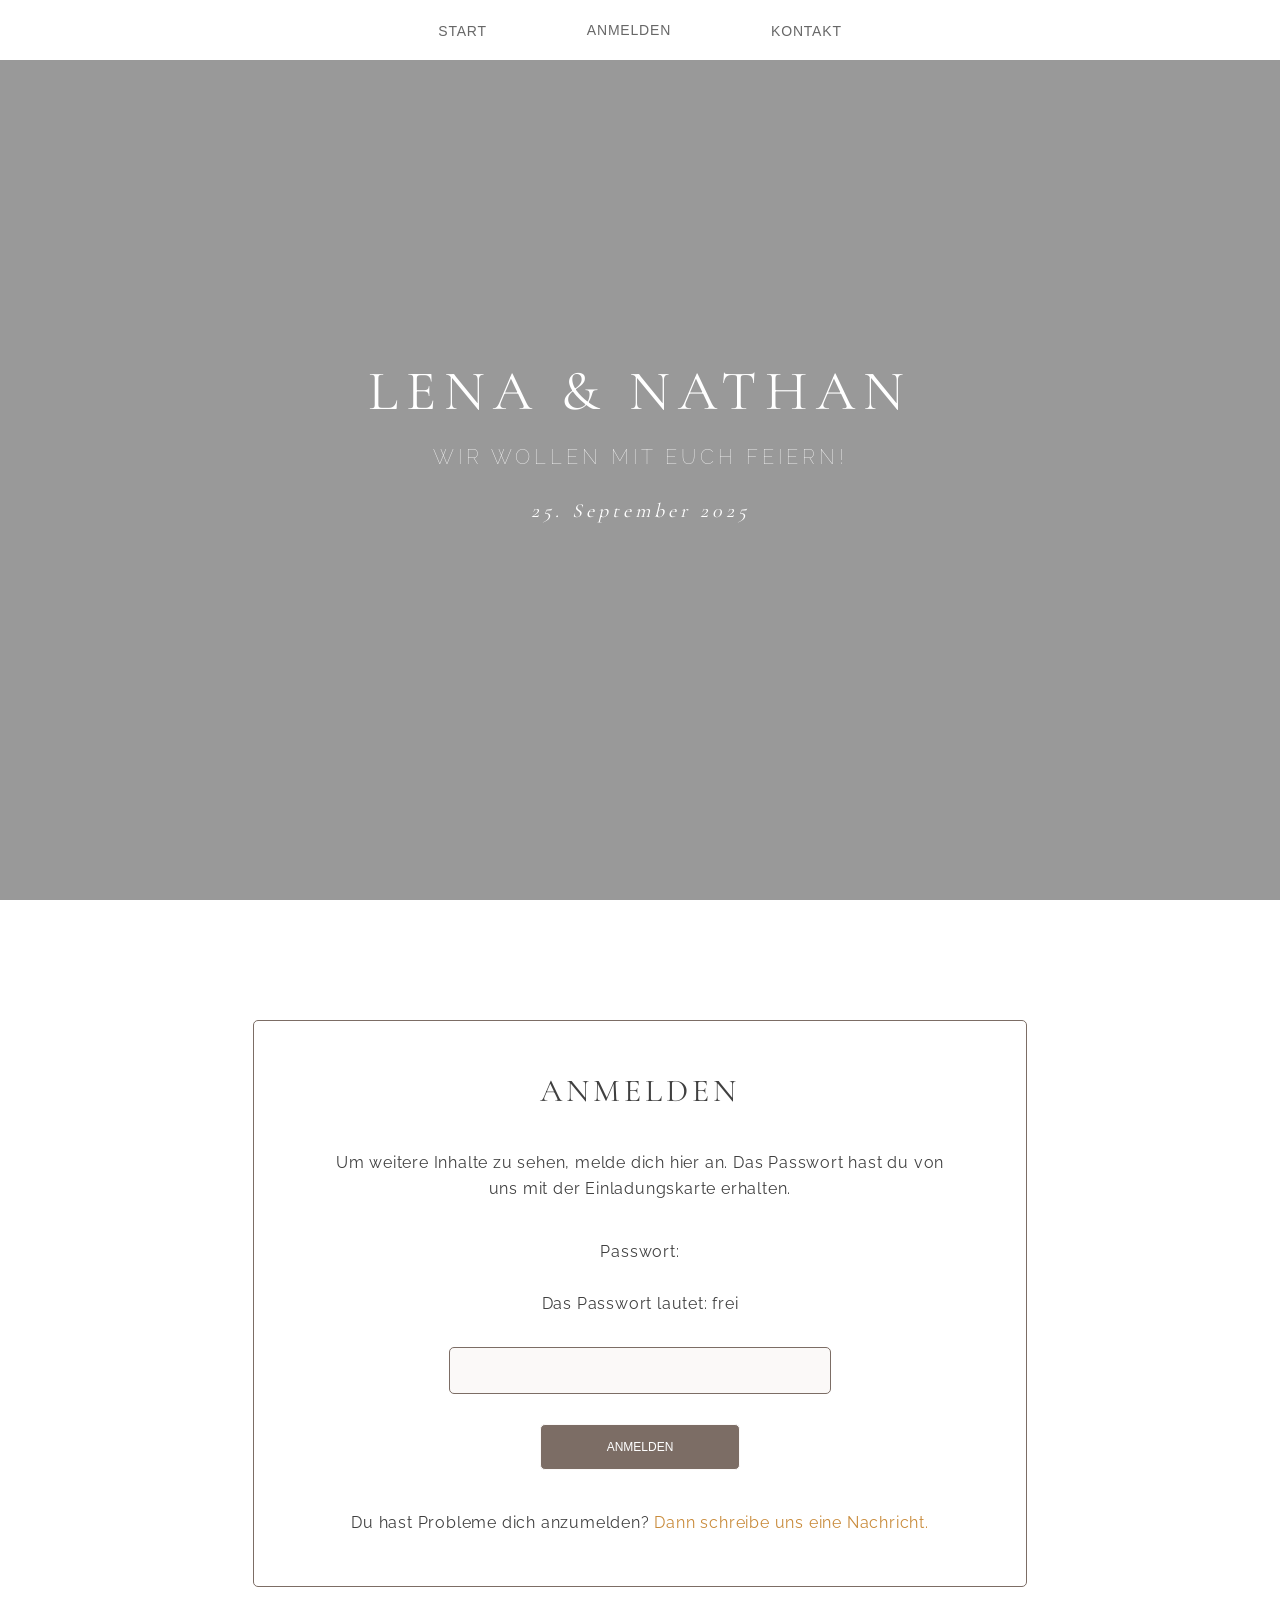
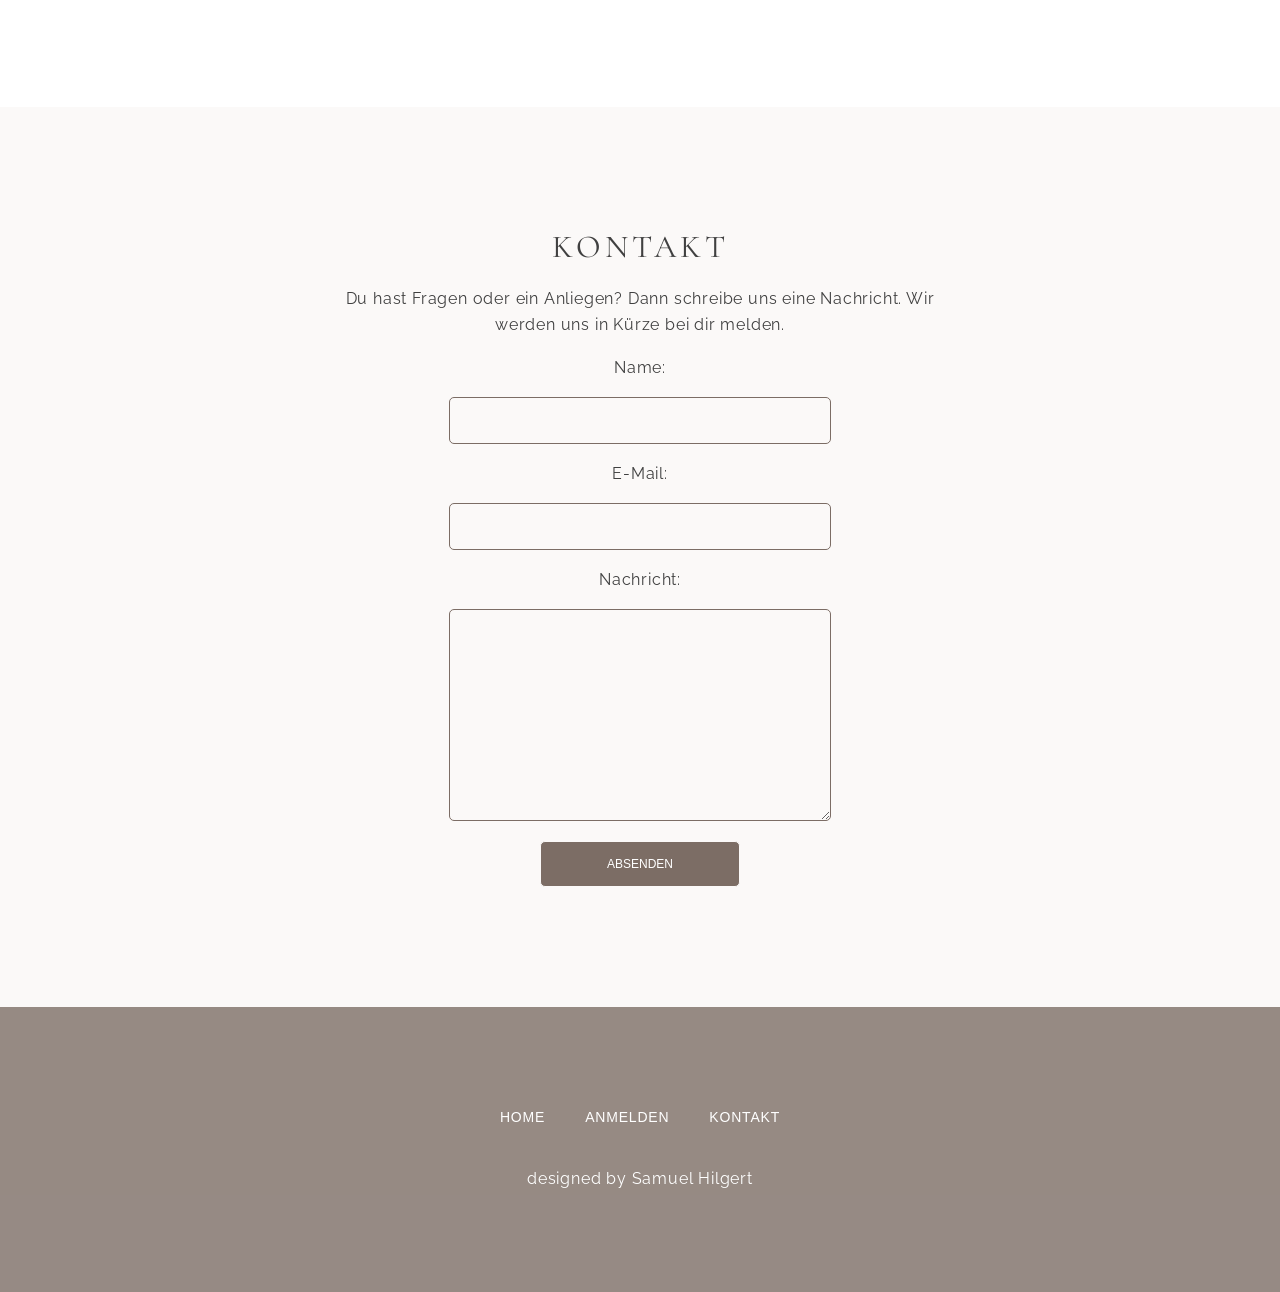
==== commit c383fef7: "changed names" ====
--- a/index.html
+++ b/index.html
@@ -38,9 +38,9 @@
                 </nav>
               </header>
               <div class="d_c_fe_c">
-                <h1>Magdalena & Jonathan</h1>
+                <h1>Lena & Nathan</h1>
                 <span class="headline">Wir wollen mit euch feiern!</span>
-                <span class="second-headline">13. Juli 2024</span>
+                <span class="second-headline">25. September 2025</span>
               </div>
         </div>
     </section>
